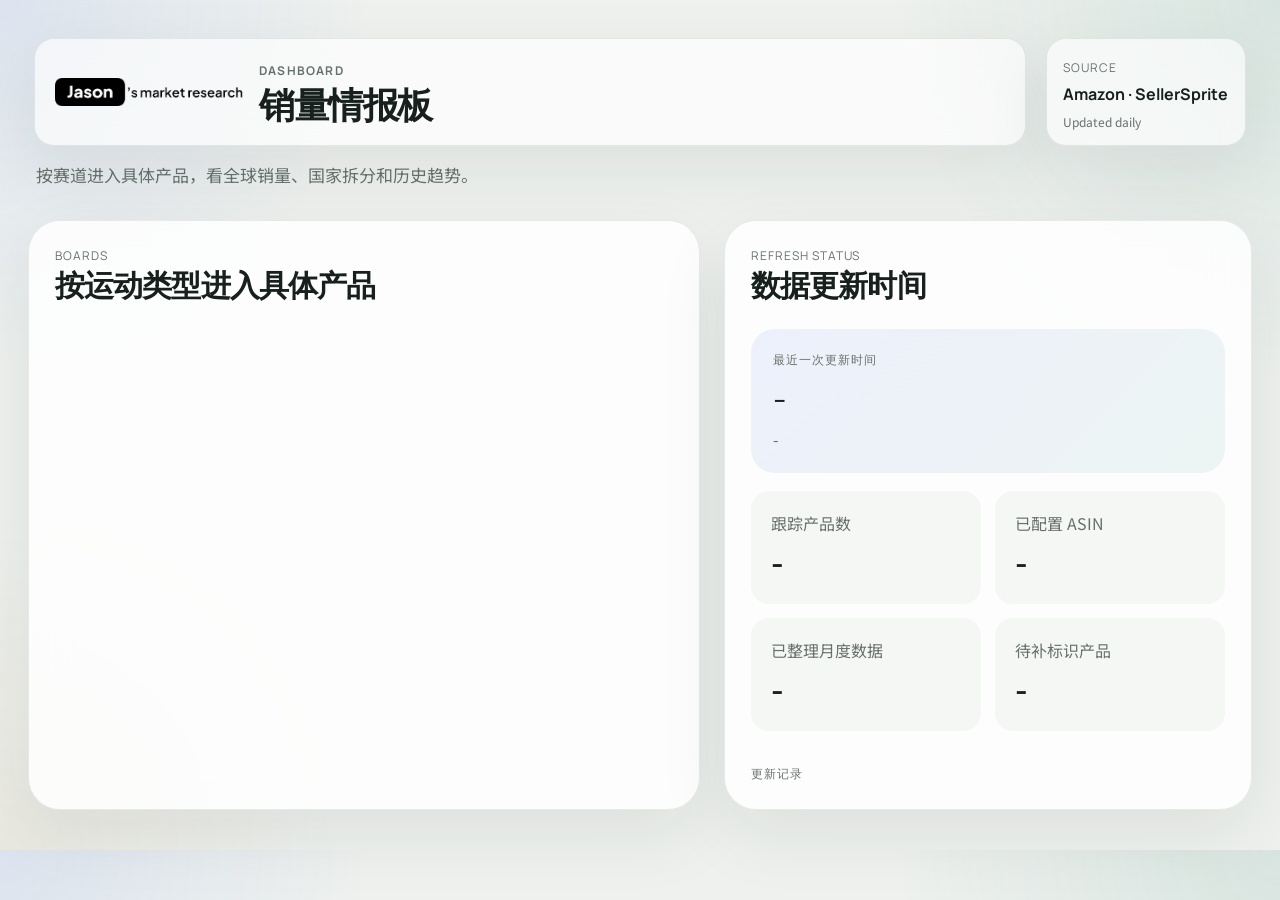
==== site/index.html @ e23ae553 "Redesign homepage header cards" ====
<!DOCTYPE html>
<html lang="zh-CN">
<head>
  <meta charset="UTF-8">
  <meta name="viewport" content="width=device-width, initial-scale=1.0">
  <title>Jason 销量情报板</title>
  <link rel="preconnect" href="https://fonts.googleapis.com">
  <link rel="preconnect" href="https://fonts.gstatic.com" crossorigin>
  <link href="https://fonts.googleapis.com/css2?family=Manrope:wght@500;700;800&family=Noto+Sans+SC:wght@400;500;700&display=swap" rel="stylesheet">
  <link rel="stylesheet" href="./styles.css?v=20260506q">
</head>
<body class="home-body">
  <div class="shell">
    <header class="topbar home-topbar">
      <div class="home-hero">
        <div class="home-hero-top">
          <div class="home-heading-card">
            <img class="brand-logo" src="./assets/brand/jason-logo.png" alt="Jason">
            <div class="home-heading-copy">
              <span class="home-heading-kicker">Dashboard</span>
              <h1>销量情报板</h1>
            </div>
          </div>
        </div>
        <div class="topbar-meta home-topbar-meta">
          <div class="meta-badge meta-badge-compact">
            <span>Source</span>
            <strong>Amazon · SellerSprite</strong>
            <em class="meta-footnote">Updated daily</em>
          </div>
        </div>
        <div class="home-title-block">
          <p class="home-hero-description">
            按赛道进入具体产品，看全球销量、国家拆分和历史趋势。
          </p>
        </div>
      </div>
    </header>

    <main class="home-layout">
      <section class="entry-panel">
        <div class="panel-heading">
          <p class="kicker">Boards</p>
          <h2>按运动类型进入具体产品</h2>
        </div>
        <div class="entry-grid" id="entry-grid"></div>
      </section>

      <aside class="status-panel">
        <div class="panel-heading">
          <p class="kicker">Refresh Status</p>
          <h2>数据更新时间</h2>
        </div>

        <div class="status-highlight">
          <div class="status-label">最近一次更新时间</div>
          <div class="status-time" id="last-updated">-</div>
          <div class="status-subline" id="last-updated-note">-</div>
        </div>

        <div class="status-stack">
          <div class="status-card">
            <span>跟踪产品数</span>
            <strong id="tracked-report-count">-</strong>
          </div>
          <div class="status-card">
            <span>已配置 ASIN</span>
            <strong id="configured-asin-count">-</strong>
          </div>
          <div class="status-card">
            <span>已整理月度数据</span>
            <strong id="tracked-series-count">-</strong>
          </div>
          <div class="status-card">
            <span>待补标识产品</span>
            <strong id="pending-report-count">-</strong>
          </div>
        </div>

        <div class="status-log">
          <div class="status-log-title">更新记录</div>
          <div id="refresh-log"></div>
        </div>
      </aside>
    </main>
  </div>

  <script src="./data-loader.js?v=20260506q"></script>
  <script src="./home.js?v=20260506q"></script>
</body>
</html>
---- site/styles.css ----
:root {
  --bg: #eef1ee;
  --panel: rgba(255, 255, 255, 0.84);
  --panel-soft: #f5f7f4;
  --ink: #17201c;
  --muted: #67716c;
  --line: rgba(47, 59, 52, 0.1);
  --blue: #3d6df2;
  --teal: #197a66;
  --amber: #9f7421;
  --shadow: 0 24px 70px rgba(31, 41, 35, 0.08);
  --radius-xl: 32px;
  --radius-lg: 24px;
  --radius-md: 18px;
}

* {
  box-sizing: border-box;
}

body {
  margin: 0;
  font-family: "Noto Sans SC", sans-serif;
  color: var(--ink);
  background:
    radial-gradient(circle at top left, rgba(61, 109, 242, 0.1), transparent 24%),
    radial-gradient(circle at top right, rgba(25, 122, 102, 0.1), transparent 25%),
    radial-gradient(circle at bottom left, rgba(159, 116, 33, 0.07), transparent 22%),
    var(--bg);
}

a {
  color: inherit;
  text-decoration: none;
}

.shell {
  max-width: 1540px;
  margin: 0 auto;
  padding: 24px 28px 40px;
}

main,
section,
article,
aside,
div {
  min-width: 0;
}

.topbar {
  display: flex;
  justify-content: space-between;
  align-items: center;
  flex-wrap: wrap;
  gap: 20px;
  padding: 10px 4px 28px;
}

.brand-lockup {
  display: flex;
  align-items: center;
  gap: 16px;
  flex-wrap: wrap;
}

.report-topbar {
  align-items: flex-start;
  gap: 24px;
  padding: 6px 4px 22px;
}

.report-heading {
  display: grid;
  gap: 12px;
  min-width: 0;
  flex: 1 1 640px;
}

.report-utility-row {
  display: flex;
  align-items: center;
  gap: 16px;
  flex-wrap: wrap;
}

.report-brand-row {
  display: inline-flex;
  align-items: center;
  gap: 10px;
}

.report-brand-note {
  color: var(--ink);
  font-family: "Manrope", sans-serif;
  font-size: 14px;
  font-weight: 700;
  line-height: 1.2;
}

.report-title-block {
  display: grid;
  gap: 6px;
  max-width: 860px;
}

.report-title-block .topbar-label {
  letter-spacing: 0.1em;
}

.report-title-block h1 {
  line-height: 0.94;
}

.report-topbar-meta {
  align-self: flex-start;
}

.home-topbar {
  align-items: stretch;
}

.home-brand-lockup {
  align-items: flex-end;
  gap: 20px;
}

.home-hero {
  display: grid;
  grid-template-columns: minmax(0, 1fr) auto;
  gap: 14px 20px;
  width: 100%;
  align-items: start;
  padding: 4px 2px 4px;
}

.home-hero-top {
  min-width: 0;
}

.home-heading-card {
  display: flex;
  align-items: center;
  gap: 16px;
  min-height: 108px;
  padding: 18px 20px;
  border-radius: 20px;
  background: rgba(255, 255, 255, 0.64);
  border: 1px solid var(--line);
  box-shadow: var(--shadow);
  backdrop-filter: blur(18px);
}

.home-heading-copy {
  display: grid;
  gap: 8px;
  min-width: 0;
}

.home-heading-kicker {
  color: var(--muted);
  font-size: 12px;
  letter-spacing: 0.1em;
  text-transform: uppercase;
  font-family: "Manrope", sans-serif;
  font-weight: 700;
}

.home-heading-card h1 {
  font-size: clamp(28px, 3vw, 36px);
  line-height: 1;
  letter-spacing: -0.04em;
}

.home-title-block {
  grid-column: 1 / 2;
  max-width: 760px;
  padding: 2px 2px 0;
}

.home-hero-description {
  margin: 0;
  max-width: 680px;
  color: var(--muted);
  font-size: 17px;
  line-height: 1.55;
}

.home-topbar-meta {
  align-self: start;
}

.brand-mark {
  width: 44px;
  height: 44px;
  display: grid;
  place-items: center;
  border-radius: 14px;
  background: linear-gradient(135deg, var(--blue), #7ca0ff);
  color: #fff;
  font-family: "Manrope", sans-serif;
  font-weight: 800;
}

.brand-logo {
  width: auto;
  height: 38px;
  max-width: min(188px, 34vw);
  display: block;
  object-fit: contain;
  flex-shrink: 0;
  border-radius: 10px;
}

.topbar-label,
.kicker,
.meta-badge span,
.status-label,
.status-log-title,
.entry-meta,
.product-asin {
  margin: 0;
  color: var(--muted);
  font-size: 12px;
  letter-spacing: 0.08em;
  text-transform: uppercase;
  font-family: "Manrope", sans-serif;
}

h1,
h2,
h3,
strong {
  margin: 0;
  font-family: "Manrope", sans-serif;
}

h1 {
  font-size: clamp(34px, 4vw, 50px);
  line-height: 0.98;
  letter-spacing: -0.04em;
}

h2 {
  font-size: 30px;
  letter-spacing: -0.03em;
}

h3 {
  font-size: 22px;
  letter-spacing: -0.02em;
}

.meta-badge {
  min-width: min(220px, 100%);
  max-width: 100%;
  padding: 16px 18px;
  border-radius: 24px;
  background: rgba(255, 255, 255, 0.64);
  border: 1px solid var(--line);
  box-shadow: var(--shadow);
  backdrop-filter: blur(18px);
}

.meta-badge-compact {
  min-width: 200px;
  min-height: 108px;
  padding: 14px 16px;
  border-radius: 20px;
}

.meta-badge strong {
  display: block;
  margin-top: 6px;
  font-size: 16px;
}

.meta-footnote {
  display: block;
  margin-top: 8px;
  color: var(--muted);
  font-style: normal;
  font-size: 12px;
  line-height: 1.5;
}

.home-layout {
  display: grid;
  grid-template-columns: minmax(0, 1.12fr) minmax(330px, 0.88fr);
  gap: 24px;
}

.entry-panel,
.status-panel,
.selector-panel,
.visual-card,
.detail-card {
  background: var(--panel);
  border: 1px solid var(--line);
  border-radius: var(--radius-xl);
  box-shadow: var(--shadow);
  backdrop-filter: blur(18px);
}

.entry-panel,
.status-panel,
.selector-panel,
.detail-card {
  padding: 26px;
}

.panel-heading {
  margin-bottom: 22px;
}

.panel-heading.compact {
  margin-bottom: 16px;
}

.entry-grid {
  display: grid;
  gap: 18px;
  align-content: start;
}

.category-card + .category-card {
  margin-top: 20px;
}

.category-card {
  padding: 22px;
  border-radius: 30px;
  background: linear-gradient(180deg, rgba(255, 255, 255, 0.96), rgba(246, 248, 245, 0.92));
  border: 1px solid rgba(47, 59, 52, 0.06);
  box-shadow: 0 18px 34px rgba(30, 40, 34, 0.06);
}

.category-card-head {
  display: block;
  margin-bottom: 16px;
}

.category-card-label {
  margin: 0 0 8px;
  color: var(--muted);
  font-size: 12px;
  letter-spacing: 0.12em;
  text-transform: uppercase;
  font-family: "Manrope", sans-serif;
  font-weight: 700;
}

.category-card-copy h3 {
  font-size: 28px;
  letter-spacing: -0.03em;
}

.category-card-copy p:last-child {
  margin: 8px 0 0;
  color: var(--muted);
  line-height: 1.55;
}

.category-product-grid {
  display: grid;
  grid-template-columns: repeat(2, minmax(0, 1fr));
  gap: 14px;
}

.category-product-card {
  display: grid;
  grid-template-columns: 64px minmax(0, 1fr);
  gap: 14px;
  align-items: center;
  padding: 14px 16px;
  border-radius: 22px;
  background: rgba(247, 249, 246, 0.92);
  border: 1px solid rgba(47, 59, 52, 0.06);
  transition: transform 0.18s ease, border-color 0.18s ease, box-shadow 0.18s ease;
}

.category-product-card:hover {
  transform: translateY(-2px);
  border-color: rgba(47, 59, 52, 0.12);
  box-shadow: 0 14px 24px rgba(30, 40, 34, 0.08);
}

.category-product-thumb {
  width: 64px;
  height: 64px;
  border-radius: 18px;
  object-fit: cover;
  background: #fff;
  border: 1px solid rgba(47, 59, 52, 0.08);
}

.category-product-collage {
  width: 64px;
  height: 64px;
  display: grid;
  grid-template-columns: 1fr 1fr;
  gap: 4px;
  padding: 4px;
  border-radius: 18px;
  background: rgba(255, 255, 255, 0.92);
  border: 1px solid rgba(47, 59, 52, 0.08);
  overflow: hidden;
}

.category-collection-thumb {
  width: 100%;
  height: 100%;
  object-fit: cover;
  border-radius: 8px;
  background: #fff;
}

.category-product-copy {
  min-width: 0;
}

.category-product-title {
  font-family: "Manrope", sans-serif;
  font-size: 20px;
  font-weight: 700;
  line-height: 1.2;
  word-break: break-word;
}

.entry-button {
  display: flex;
  align-items: center;
  justify-content: space-between;
  gap: 18px;
  padding: 20px 22px;
  border-radius: 26px;
  background: linear-gradient(180deg, rgba(255, 255, 255, 0.92), rgba(246, 248, 245, 0.9));
  border: 1px solid rgba(47, 59, 52, 0.05);
  transition: transform 0.18s ease, border-color 0.18s ease, box-shadow 0.18s ease, background 0.18s ease;
  overflow: hidden;
}

.entry-button:hover {
  transform: translateY(-2px);
  border-color: rgba(47, 59, 52, 0.08);
  box-shadow: 0 18px 36px rgba(35, 46, 41, 0.07);
  background: linear-gradient(180deg, rgba(255, 255, 255, 0.98), rgba(248, 250, 248, 0.98));
}

.entry-button.special-entry {
  border-color: rgba(47, 59, 52, 0.05);
  background:
    radial-gradient(circle at top left, rgba(61, 109, 242, 0.05), transparent 30%),
    linear-gradient(180deg, rgba(255, 255, 255, 0.94), rgba(246, 248, 245, 0.92));
}

.entry-left {
  display: flex;
  align-items: center;
  gap: 18px;
  min-width: 0;
}

.entry-thumb {
  width: 74px;
  height: 74px;
  border-radius: 20px;
  object-fit: cover;
  border: 1px solid rgba(47, 59, 52, 0.08);
  background: #fff;
  flex-shrink: 0;
}

.entry-eyebrow {
  margin-bottom: 6px;
  color: var(--muted);
  font-size: 11px;
  letter-spacing: 0.08em;
  text-transform: uppercase;
  font-family: "Manrope", sans-serif;
}

.entry-title {
  font-size: 22px;
  line-height: 1.2;
  word-break: break-word;
}

.entry-meta {
  line-height: 1.55;
}

.entry-arrow {
  font-size: 28px;
  color: var(--muted);
  line-height: 1;
  flex-shrink: 0;
  opacity: 0.78;
}

.home-layout .entry-button,
.home-layout .entry-button.special-entry {
  border-color: rgba(47, 59, 52, 0.05);
  background: linear-gradient(180deg, rgba(255, 255, 255, 0.95), rgba(246, 248, 245, 0.92));
}

.home-layout .entry-button:hover,
.home-layout .entry-button.special-entry:hover {
  border-color: rgba(47, 59, 52, 0.09);
  box-shadow: 0 16px 30px rgba(35, 46, 41, 0.08);
}

.topbar-meta {
  max-width: 100%;
}

.status-highlight {
  padding: 22px;
  border-radius: var(--radius-lg);
  background: linear-gradient(135deg, rgba(93, 132, 241, 0.1), rgba(47, 143, 131, 0.08));
  margin-bottom: 18px;
}

.status-time {
  margin-top: 8px;
  font-size: 32px;
  font-family: "Manrope", sans-serif;
  letter-spacing: -0.03em;
}

.status-subline {
  margin-top: 6px;
  color: var(--muted);
}

.status-stack {
  display: grid;
  grid-template-columns: 1fr 1fr;
  gap: 14px;
  margin-bottom: 18px;
}

.status-card {
  padding: 20px;
  border-radius: var(--radius-md);
  background: var(--panel-soft);
}

.status-card span {
  display: block;
  color: var(--muted);
  margin-bottom: 8px;
}

.status-card strong {
  font-size: 30px;
}

.status-log {
  padding: 16px 0 0;
}

.log-item {
  padding: 16px 18px;
  background: var(--panel-soft);
  border-radius: var(--radius-md);
}

.log-item + .log-item {
  margin-top: 12px;
}

.log-time {
  font-size: 18px;
  font-family: "Manrope", sans-serif;
  margin-bottom: 8px;
}

.log-tag {
  display: inline-flex;
  align-items: center;
  padding: 6px 12px;
  border-radius: 999px;
  background: rgba(179, 131, 34, 0.12);
  color: var(--amber);
  font-family: "Manrope", sans-serif;
  font-weight: 700;
}

.report-layout {
  display: grid;
  gap: 20px;
}

.back-link {
  display: inline-flex;
  align-items: center;
  gap: 8px;
  color: var(--muted);
  font-family: "Manrope", sans-serif;
  font-weight: 700;
  line-height: 1.2;
}

.back-link::before {
  content: "←";
}

.product-chooser {
  display: grid;
  grid-template-columns: repeat(auto-fit, minmax(220px, 1fr));
  gap: 12px;
}

.product-chip {
  appearance: none;
  display: flex;
  align-items: center;
  gap: 12px;
  min-width: 0;
  width: 100%;
  padding: 16px 18px;
  border-radius: 22px;
  background: linear-gradient(180deg, rgba(255, 255, 255, 0.92), rgba(245, 247, 244, 0.96));
  border: 1px solid var(--line);
  cursor: pointer;
  transition: transform 0.18s ease, border-color 0.18s ease, box-shadow 0.18s ease, background 0.18s ease;
  overflow: hidden;
}

.product-chip:hover {
  transform: translateY(-2px);
  box-shadow: 0 18px 32px rgba(32, 47, 40, 0.08);
}

.product-thumb {
  width: 52px;
  height: 52px;
  border-radius: 16px;
  object-fit: cover;
  background: #fff;
  border: 1px solid var(--line);
  flex-shrink: 0;
}

.product-chip-copy {
  min-width: 0;
}

.product-chip.active {
  background: linear-gradient(135deg, rgba(61, 109, 242, 0.12), rgba(25, 122, 102, 0.1));
  border-color: rgba(61, 109, 242, 0.38);
  box-shadow: 0 18px 38px rgba(38, 62, 132, 0.12);
}

.line-card {
  cursor: pointer;
  transition: transform 0.18s ease, border-color 0.18s ease, box-shadow 0.18s ease;
}

.line-card:hover {
  transform: translateY(-2px);
}

.line-card.active {
  border-color: rgba(93, 132, 241, 0.45);
  box-shadow: 0 28px 54px rgba(41, 56, 86, 0.11);
}

.line-card-grid {
  display: grid;
  grid-template-columns: repeat(2, minmax(0, 1fr));
  gap: 12px;
  margin-top: 16px;
}

.line-card-stat {
  padding: 14px 16px;
  border-radius: var(--radius-md);
  background: var(--panel-soft);
}

.line-card-stat span {
  display: block;
  color: var(--muted);
  margin-bottom: 8px;
  font-size: 12px;
  letter-spacing: 0.08em;
  text-transform: uppercase;
  font-family: "Manrope", sans-serif;
}

.line-card-stat strong {
  font-size: 24px;
}

.line-card-markets {
  margin-top: 16px;
  color: var(--muted);
  line-height: 1.6;
}

.product-name {
  font-family: "Manrope", sans-serif;
  font-weight: 700;
  word-break: break-word;
}

.summary-strip {
  display: grid;
  grid-template-columns: repeat(auto-fit, minmax(220px, 1fr));
  gap: 16px;
}

.product-hero-card {
  display: grid;
  grid-template-columns: 1.1fr 0.9fr;
  gap: 24px;
  padding: 24px 26px;
  background:
    radial-gradient(circle at top left, rgba(61, 109, 242, 0.12), transparent 26%),
    radial-gradient(circle at bottom right, rgba(25, 122, 102, 0.12), transparent 24%),
    linear-gradient(135deg, rgba(255, 255, 255, 0.88), rgba(247, 250, 247, 0.88));
  border: 1px solid var(--line);
  border-radius: var(--radius-xl);
  box-shadow: var(--shadow);
  backdrop-filter: blur(18px);
}

.product-hero-copy {
  display: flex;
  flex-direction: column;
  justify-content: center;
  min-width: 0;
}

.product-hero-note {
  margin: 12px 0 0;
  color: var(--muted);
  line-height: 1.7;
}

.product-hero-meta {
  margin-top: 14px;
  font-family: "Manrope", sans-serif;
  color: var(--ink);
}

.product-hero-media,
.product-image-panel {
  display: grid;
  gap: 14px;
  justify-items: center;
}

.product-showcase-image {
  width: min(100%, 320px);
  max-height: 320px;
  object-fit: contain;
  border-radius: 24px;
  background: #fff;
  border: 1px solid var(--line);
  padding: 18px;
}

.product-image-caption {
  text-align: center;
  color: var(--muted);
  line-height: 1.6;
}

.daily-sales-section {
  display: grid;
  grid-template-columns: 1.2fr 0.8fr;
  gap: 20px;
}

.summary-card {
  padding: 22px;
  border-radius: 26px;
  background: linear-gradient(180deg, rgba(255, 255, 255, 0.92), rgba(247, 249, 246, 0.92));
  border: 1px solid var(--line);
  box-shadow: var(--shadow);
}

.summary-value {
  margin-top: 8px;
  font-size: 34px;
  font-family: "Manrope", sans-serif;
  letter-spacing: -0.04em;
}

.summary-note {
  margin-top: 6px;
  color: var(--muted);
  line-height: 1.5;
}

.visual-grid {
  display: grid;
  grid-template-columns: 1fr 1fr;
  gap: 20px;
}

.comparison-panel.is-focused {
  display: none;
}

.daily-strip {
  display: grid;
  grid-template-columns: repeat(auto-fit, minmax(170px, 1fr));
  gap: 12px;
  margin-bottom: 18px;
}

.today-global-strip {
  display: grid;
  grid-template-columns: repeat(auto-fit, minmax(180px, 1fr));
  gap: 12px;
  margin-bottom: 16px;
}

.today-country-grid {
  display: grid;
  grid-template-columns: repeat(auto-fit, minmax(170px, 1fr));
  gap: 12px;
}

.today-country-card {
  padding: 16px 18px;
  border-radius: 18px;
  border: 1px solid rgba(47, 59, 52, 0.08);
  background: linear-gradient(180deg, rgba(255, 255, 255, 0.9), rgba(244, 247, 244, 0.92));
}

.today-country-card.active {
  background: linear-gradient(135deg, rgba(61, 109, 242, 0.1), rgba(25, 122, 102, 0.08));
}

.today-country-card.inactive {
  opacity: 0.72;
}

.today-country-head {
  display: flex;
  align-items: center;
  justify-content: space-between;
  gap: 12px;
  margin-bottom: 10px;
}

.today-country-head span {
  color: var(--muted);
  font-family: "Manrope", sans-serif;
  font-size: 11px;
  letter-spacing: 0.08em;
  text-transform: uppercase;
}

.today-country-main {
  font-family: "Manrope", sans-serif;
  font-size: 30px;
  letter-spacing: -0.04em;
}

.today-country-sub,
.today-country-note {
  margin-top: 6px;
  color: var(--muted);
  line-height: 1.5;
}

.daily-metric {
  padding: 16px 18px;
  border-radius: var(--radius-md);
  background: linear-gradient(180deg, rgba(247, 249, 246, 0.96), rgba(241, 244, 240, 0.96));
  border: 1px solid rgba(47, 59, 52, 0.06);
}

.daily-metric span {
  display: block;
  margin-bottom: 8px;
  color: var(--muted);
  font-size: 12px;
  letter-spacing: 0.08em;
  text-transform: uppercase;
  font-family: "Manrope", sans-serif;
}

.daily-metric strong {
  font-size: 24px;
}

.daily-metric.estimate-gap {
  background: linear-gradient(180deg, rgba(93, 132, 241, 0.1), rgba(61, 109, 242, 0.06));
  border-color: rgba(61, 109, 242, 0.16);
}

.visual-card {
  padding: 22px;
}

.month-chip-row {
  display: flex;
  flex-wrap: wrap;
  gap: 10px;
  margin: 18px 0 20px;
}

.month-chip {
  appearance: none;
  display: inline-flex;
  flex-direction: column;
  gap: 4px;
  min-width: 92px;
  padding: 14px 16px;
  border-radius: 18px;
  background: linear-gradient(180deg, rgba(255, 255, 255, 0.9), rgba(245, 247, 244, 0.96));
  border: 1px solid var(--line);
  cursor: pointer;
  text-align: left;
  transition: border-color 0.18s ease, transform 0.18s ease, background 0.18s ease;
}

.month-chip:hover {
  transform: translateY(-2px);
}

.month-chip span {
  color: var(--muted);
  font-size: 12px;
  letter-spacing: 0.08em;
  text-transform: uppercase;
  font-family: "Manrope", sans-serif;
}

.month-chip strong {
  font-size: 20px;
}

.month-chip.active {
  background: linear-gradient(135deg, rgba(61, 109, 242, 0.12), rgba(25, 122, 102, 0.1));
  border-color: rgba(61, 109, 242, 0.42);
}

.visual-head {
  display: flex;
  justify-content: space-between;
  align-items: end;
  gap: 16px;
  flex-wrap: wrap;
  margin-bottom: 16px;
}

.detail-columns {
  display: grid;
  grid-template-columns: 1.35fr 0.85fr;
  gap: 20px;
  align-items: start;
}

.detail-card.wide {
  min-width: 0;
}

.detail-sidebar {
  display: grid;
  gap: 20px;
}

.map-shell {
  display: grid;
  gap: 20px;
}

.atlas-map {
  display: grid;
  gap: 14px;
}

.atlas-surface {
  position: relative;
  min-height: 380px;
  padding: 18px 22px 10px;
  border-radius: var(--radius-xl);
  background:
    radial-gradient(circle at top left, rgba(61, 109, 242, 0.16), transparent 28%),
    radial-gradient(circle at bottom right, rgba(25, 122, 102, 0.14), transparent 24%),
    linear-gradient(180deg, #f4fbff, #e8f0f6);
  border: 1px solid var(--line);
  overflow: hidden;
}

.atlas-map-frame,
.atlas-map-frame svg {
  width: 100%;
  height: auto;
}

.atlas-world-map {
  display: block;
  width: 100%;
  height: auto;
  opacity: 0.98;
}

.atlas-map-frame svg {
  overflow: visible;
}

.atlas-map-frame path {
  transition: fill 0.25s ease, stroke 0.25s ease, opacity 0.25s ease;
}

.atlas-map-frame .mainland,
.atlas-map-frame path {
  fill: #dbe3de;
  stroke: #95a59b;
  stroke-width: 0.55;
  vector-effect: non-scaling-stroke;
}

.atlas-map-frame .is-tracked-market {
  fill: #d4deda;
  stroke: #8fa296;
}

.atlas-map-frame .is-active-market {
  filter: drop-shadow(0 10px 18px rgba(21, 45, 70, 0.12));
}

.atlas-overlay {
  position: absolute;
  inset: 18px 22px 10px;
  pointer-events: none;
}

.map-country-tag {
  position: absolute;
  transform: translate(-50%, -50%);
  display: grid;
  justify-items: center;
  gap: 3px;
  min-width: 58px;
  padding: 9px 10px;
  border-radius: 16px;
  background: rgba(255, 255, 255, 0.96);
  border: 1px solid rgba(23, 32, 28, 0.08);
  box-shadow: 0 18px 32px rgba(21, 30, 37, 0.12);
  backdrop-filter: blur(12px);
}

.map-country-tag::before {
  content: "";
  position: absolute;
  left: 50%;
  top: calc(100% - 2px);
  width: 1px;
  height: 16px;
  background: rgba(23, 32, 28, 0.14);
}

.map-country-tag span {
  color: var(--muted);
  font-size: 11px;
  font-family: "Manrope", sans-serif;
  letter-spacing: 0.08em;
  text-transform: uppercase;
}

.map-country-tag strong {
  font-size: 18px;
}

.map-caption,
.month-footnote {
  color: var(--muted);
  line-height: 1.6;
}

.map-legend {
  display: flex;
  align-items: center;
  justify-content: space-between;
  gap: 18px;
  margin-bottom: 14px;
}

.map-legend-label {
  color: var(--muted);
  font-family: "Manrope", sans-serif;
  font-size: 12px;
  letter-spacing: 0.08em;
  text-transform: uppercase;
}

.map-legend-scale {
  display: flex;
  align-items: center;
  gap: 10px;
  color: var(--muted);
  font-family: "Manrope", sans-serif;
  font-size: 12px;
}

.map-legend-scale.no-data {
  margin-left: auto;
}

.map-legend-bar {
  width: 140px;
  height: 10px;
  border-radius: 999px;
  background: linear-gradient(90deg, #dbe8ef, #355f96);
}

.country-topline {
  display: grid;
  grid-template-columns: repeat(3, minmax(0, 1fr));
  gap: 12px;
  margin-bottom: 16px;
}

.country-pill {
  padding: 14px 16px;
  border-radius: 18px;
  background: rgba(255, 255, 255, 0.78);
  border: 1px solid rgba(47, 59, 52, 0.08);
}

.country-pill span {
  display: block;
  color: var(--muted);
  margin-bottom: 6px;
  font-family: "Manrope", sans-serif;
  font-size: 12px;
  letter-spacing: 0.08em;
  text-transform: uppercase;
}

.country-pill strong {
  font-size: 24px;
}

.table-wrap {
  overflow-x: auto;
  max-width: 100%;
}

table {
  width: 100%;
  border-collapse: collapse;
  font-size: 14px;
}

th,
td {
  padding: 12px 14px;
  border-bottom: 1px solid var(--line);
  text-align: right;
  white-space: nowrap;
}

th:first-child,
td:first-child {
  text-align: left;
}

th {
  color: var(--muted);
  font-family: "Manrope", sans-serif;
  font-size: 12px;
  letter-spacing: 0.08em;
  text-transform: uppercase;
}

.stat-line,
.tracking-item,
.insight-item {
  padding: 14px 0;
  border-bottom: 1px solid var(--line);
}

.stat-line:last-child,
.tracking-item:last-child,
.insight-item:last-child {
  border-bottom: 0;
}

.stat-line {
  display: flex;
  justify-content: space-between;
  gap: 16px;
}

.stat-line span:first-child {
  color: var(--muted);
}

.stat-line strong {
  font-size: 18px;
}

.insight-item strong,
.tracking-item strong {
  display: block;
  margin-bottom: 8px;
}

.insight-item p,
.tracking-item p {
  margin: 0;
  color: var(--muted);
  line-height: 1.65;
}

.tracking-tag {
  display: inline-flex;
  align-items: center;
  margin-top: 10px;
  padding: 5px 10px;
  border-radius: 999px;
  background: rgba(47, 143, 131, 0.12);
  color: var(--teal);
  font-family: "Manrope", sans-serif;
  font-size: 12px;
  font-weight: 700;
}

.tracking-tag.configured {
  background: rgba(93, 132, 241, 0.12);
  color: var(--blue);
}

.tracking-tag.live {
  background: rgba(47, 143, 131, 0.12);
  color: var(--teal);
}

.tracking-tag.estimated {
  background: rgba(61, 109, 242, 0.12);
  color: var(--blue);
}

.tracking-tag.pending_identifier,
.tracking-tag.pending {
  background: rgba(179, 131, 34, 0.16);
  color: var(--amber);
}

.tracking-subnote {
  margin-top: 8px !important;
  color: var(--blue) !important;
}

.country-card-grid {
  display: grid;
  grid-template-columns: repeat(2, minmax(0, 1fr));
  gap: 14px;
}

.country-card {
  padding: 18px;
  border-radius: var(--radius-md);
  background: var(--panel-soft);
  border: 1px solid var(--line);
}

.country-card.active {
  background: linear-gradient(135deg, rgba(93, 132, 241, 0.08), rgba(47, 143, 131, 0.08));
}

.country-card.inactive {
  opacity: 0.72;
}

.country-card-head {
  display: flex;
  align-items: center;
  justify-content: space-between;
  gap: 12px;
  margin-bottom: 10px;
}

.country-card-head span {
  color: var(--muted);
  font-family: "Manrope", sans-serif;
  font-size: 12px;
  letter-spacing: 0.08em;
  text-transform: uppercase;
}

.country-card-main {
  font-family: "Manrope", sans-serif;
  font-size: 34px;
  letter-spacing: -0.04em;
}

.country-card-note,
.country-card-sub {
  margin-top: 6px;
  color: var(--muted);
  line-height: 1.5;
}

.empty-state {
  padding: 18px;
  border-radius: var(--radius-md);
  background: var(--panel-soft);
  color: var(--muted);
  line-height: 1.6;
}

canvas {
  width: 100%;
  max-height: 360px;
}

@media (max-width: 1200px) {
  .home-layout,
  .product-hero-card,
  .daily-sales-section,
  .visual-grid,
  .detail-columns {
    grid-template-columns: 1fr;
  }

  .home-hero {
    grid-template-columns: 1fr;
    align-items: start;
  }

  .home-title-block {
    grid-column: auto;
  }

  .summary-strip,
  .daily-strip,
  .today-global-strip,
  .today-country-grid,
  .country-topline,
  .country-card-grid,
  .line-card-grid {
    grid-template-columns: repeat(2, minmax(0, 1fr));
  }

  .category-product-grid {
    grid-template-columns: 1fr;
  }

  .meta-badge {
    border-radius: 20px;
  }
}

@media (max-width: 760px) {
  .shell {
    padding: 18px 16px 28px;
  }

  .topbar,
  .brand-lockup,
  .report-utility-row {
    align-items: flex-start;
    flex-direction: column;
  }

  .home-heading-card {
    width: 100%;
    min-height: 0;
  }

  .home-hero-description {
    font-size: 16px;
  }

  .brand-logo {
    height: 34px;
    max-width: min(164px, 52vw);
  }

  .report-brand-note {
    font-size: 13px;
  }

  .status-stack,
  .summary-strip,
  .daily-strip,
  .today-global-strip,
  .today-country-grid,
  .country-topline,
  .country-card-grid,
  .line-card-grid {
    grid-template-columns: 1fr;
  }

  .month-chip {
    min-width: 0;
    flex: 1 1 calc(50% - 10px);
  }

  .entry-button {
    padding: 18px 20px;
    border-radius: 22px;
  }

  .category-card {
    padding: 18px;
    border-radius: 24px;
  }

  .category-card-head {
    flex-direction: column;
    align-items: flex-start;
  }

  .category-product-card {
    grid-template-columns: 56px minmax(0, 1fr);
  }

  .category-product-thumb {
    width: 56px;
    height: 56px;
    border-radius: 16px;
  }

  .category-product-collage {
    width: 56px;
    height: 56px;
    border-radius: 16px;
  }

  .entry-title {
    font-size: 18px;
  }

  .entry-thumb {
    width: 58px;
    height: 58px;
    border-radius: 16px;
  }

  .meta-badge {
    width: 100%;
    min-width: 0;
  }
}
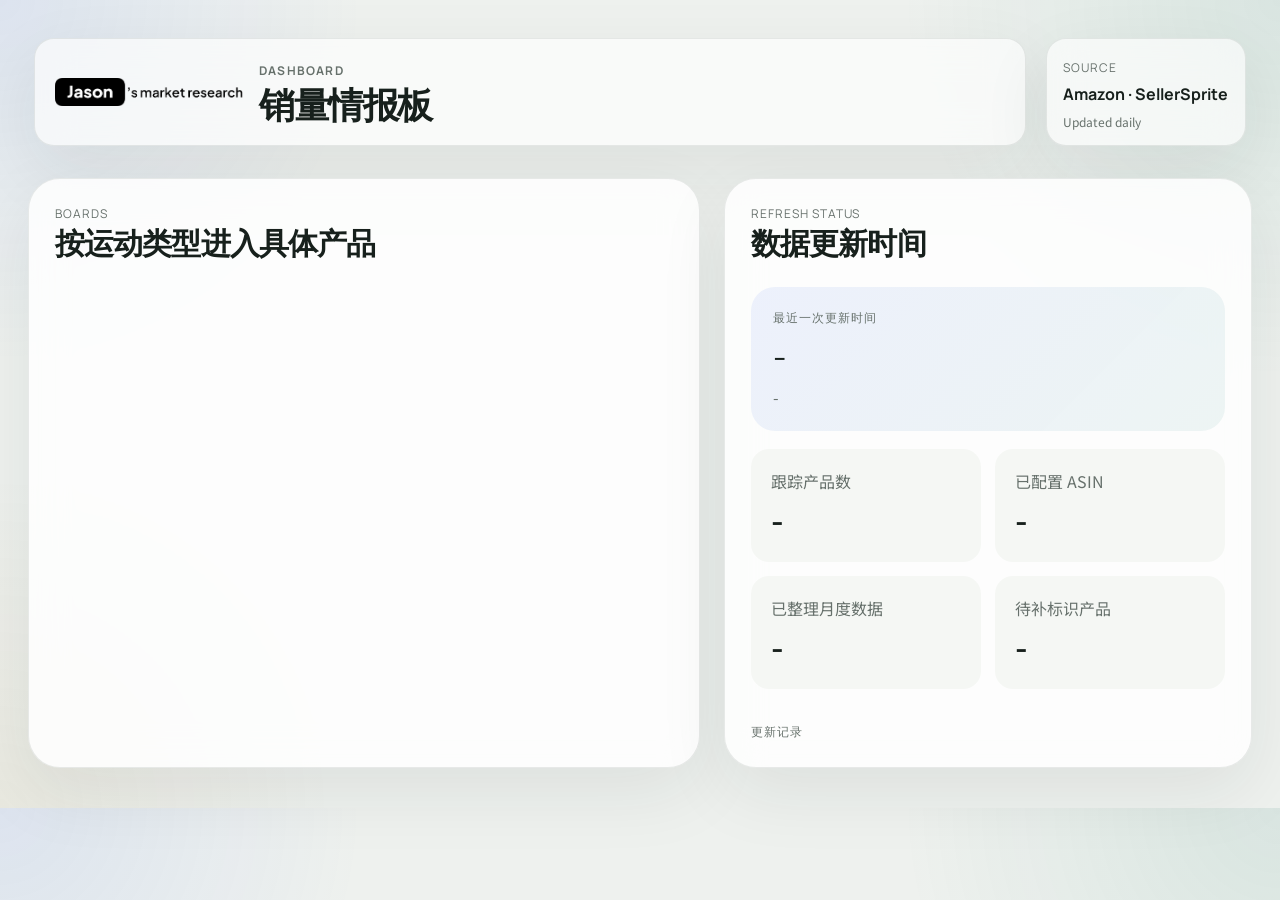
==== commit 48d8672d: "Remove homepage subtitle" ====
--- a/site/index.html
+++ b/site/index.html
@@ -7,7 +7,7 @@
   <link rel="preconnect" href="https://fonts.googleapis.com">
   <link rel="preconnect" href="https://fonts.gstatic.com" crossorigin>
   <link href="https://fonts.googleapis.com/css2?family=Manrope:wght@500;700;800&family=Noto+Sans+SC:wght@400;500;700&display=swap" rel="stylesheet">
-  <link rel="stylesheet" href="./styles.css?v=20260506q">
+  <link rel="stylesheet" href="./styles.css?v=20260506r">
 </head>
 <body class="home-body">
   <div class="shell">
@@ -28,11 +28,6 @@
             <strong>Amazon · SellerSprite</strong>
             <em class="meta-footnote">Updated daily</em>
           </div>
-        </div>
-        <div class="home-title-block">
-          <p class="home-hero-description">
-            按赛道进入具体产品，看全球销量、国家拆分和历史趋势。
-          </p>
         </div>
       </div>
     </header>
@@ -85,7 +80,7 @@
     </main>
   </div>
 
-  <script src="./data-loader.js?v=20260506q"></script>
-  <script src="./home.js?v=20260506q"></script>
+  <script src="./data-loader.js?v=20260506r"></script>
+  <script src="./home.js?v=20260506r"></script>
 </body>
 </html>
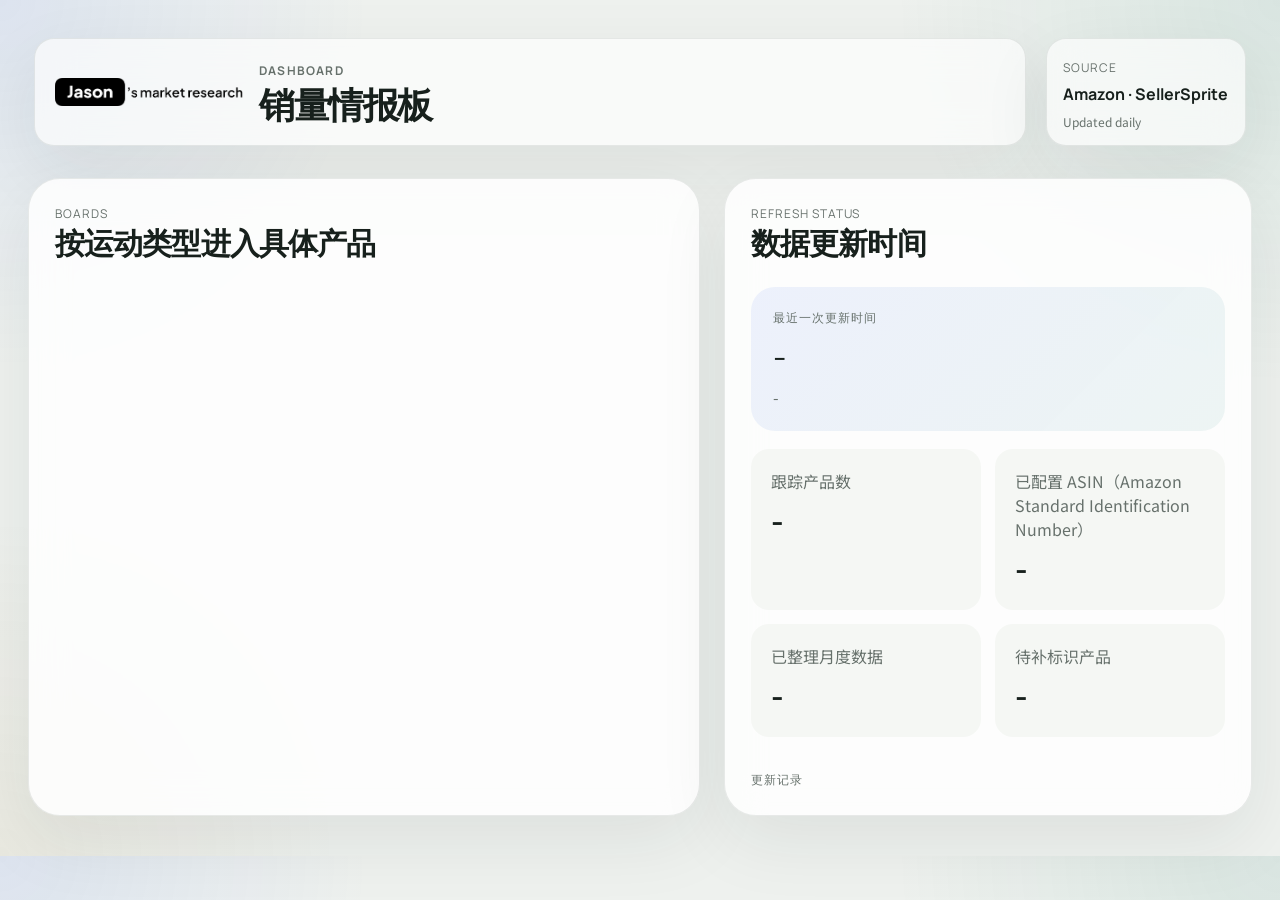
==== commit e1df18a8: "Explain data abbreviations across dashboards" ====
--- a/site/index.html
+++ b/site/index.html
@@ -59,7 +59,7 @@
             <strong id="tracked-report-count">-</strong>
           </div>
           <div class="status-card">
-            <span>已配置 ASIN</span>
+            <span>已配置 ASIN（Amazon Standard Identification Number）</span>
             <strong id="configured-asin-count">-</strong>
           </div>
           <div class="status-card">
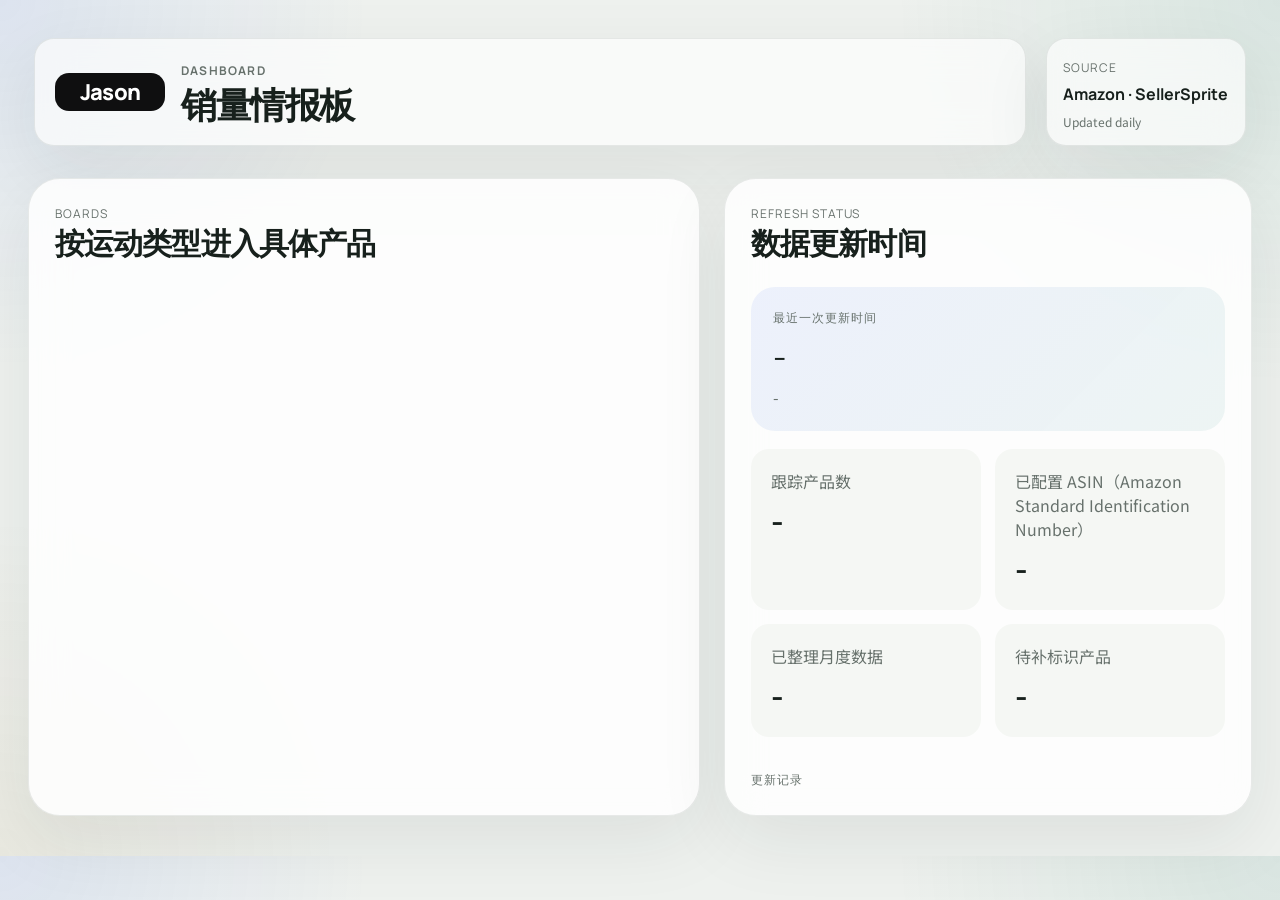
==== commit 7a576492: "Replace logo image with text wordmark" ====
--- a/site/index.html
+++ b/site/index.html
@@ -15,7 +15,7 @@
       <div class="home-hero">
         <div class="home-hero-top">
           <div class="home-heading-card">
-            <img class="brand-logo" src="./assets/brand/jason-logo.png" alt="Jason">
+            <span class="brand-wordmark" aria-label="Jason">Jason</span>
             <div class="home-heading-copy">
               <span class="home-heading-kicker">Dashboard</span>
               <h1>销量情报板</h1>
--- a/site/styles.css
+++ b/site/styles.css
@@ -202,14 +202,22 @@
   font-weight: 800;
 }
 
-.brand-logo {
-  width: auto;
+.brand-wordmark {
+  display: inline-flex;
+  align-items: center;
+  justify-content: center;
+  min-width: 110px;
   height: 38px;
-  max-width: min(188px, 34vw);
-  display: block;
-  object-fit: contain;
+  padding: 0 16px;
+  border-radius: 14px;
+  background: #0f0f10;
+  color: #fff;
+  font-family: "Manrope", sans-serif;
+  font-size: 22px;
+  font-weight: 800;
+  letter-spacing: -0.04em;
+  line-height: 1;
   flex-shrink: 0;
-  border-radius: 10px;
 }
 
 .topbar-label,
@@ -1374,9 +1382,11 @@
     font-size: 16px;
   }
 
-  .brand-logo {
+  .brand-wordmark {
+    min-width: 96px;
     height: 34px;
-    max-width: min(164px, 52vw);
+    padding: 0 14px;
+    font-size: 20px;
   }
 
   .report-brand-note {
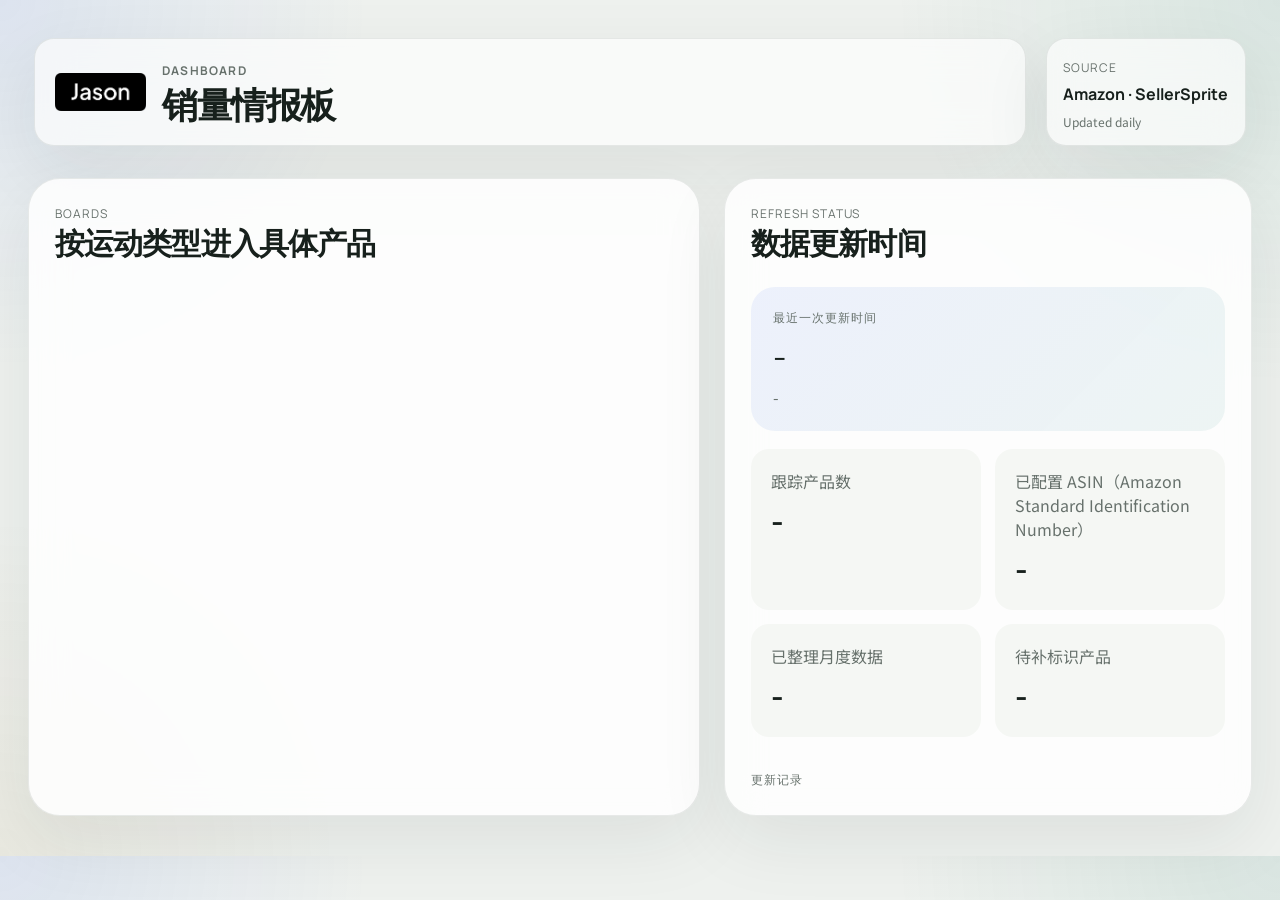
==== commit 78e78918: "Swap wordmark text back to uploaded logo" ====
--- a/site/index.html
+++ b/site/index.html
@@ -15,7 +15,7 @@
       <div class="home-hero">
         <div class="home-hero-top">
           <div class="home-heading-card">
-            <span class="brand-wordmark" aria-label="Jason">Jason</span>
+            <img class="brand-logo" src="./assets/brand/jason-logo.png?v=20260506v" alt="Jason">
             <div class="home-heading-copy">
               <span class="home-heading-kicker">Dashboard</span>
               <h1>销量情报板</h1>
--- a/site/styles.css
+++ b/site/styles.css
@@ -202,21 +202,12 @@
   font-weight: 800;
 }
 
-.brand-wordmark {
-  display: inline-flex;
-  align-items: center;
-  justify-content: center;
-  min-width: 110px;
+.brand-logo {
+  width: auto;
   height: 38px;
-  padding: 0 16px;
-  border-radius: 14px;
-  background: #0f0f10;
-  color: #fff;
-  font-family: "Manrope", sans-serif;
-  font-size: 22px;
-  font-weight: 800;
-  letter-spacing: -0.04em;
-  line-height: 1;
+  max-width: min(188px, 34vw);
+  display: block;
+  object-fit: contain;
   flex-shrink: 0;
 }
 
@@ -1382,11 +1373,9 @@
     font-size: 16px;
   }
 
-  .brand-wordmark {
-    min-width: 96px;
+  .brand-logo {
     height: 34px;
-    padding: 0 14px;
-    font-size: 20px;
+    max-width: min(164px, 52vw);
   }
 
   .report-brand-note {
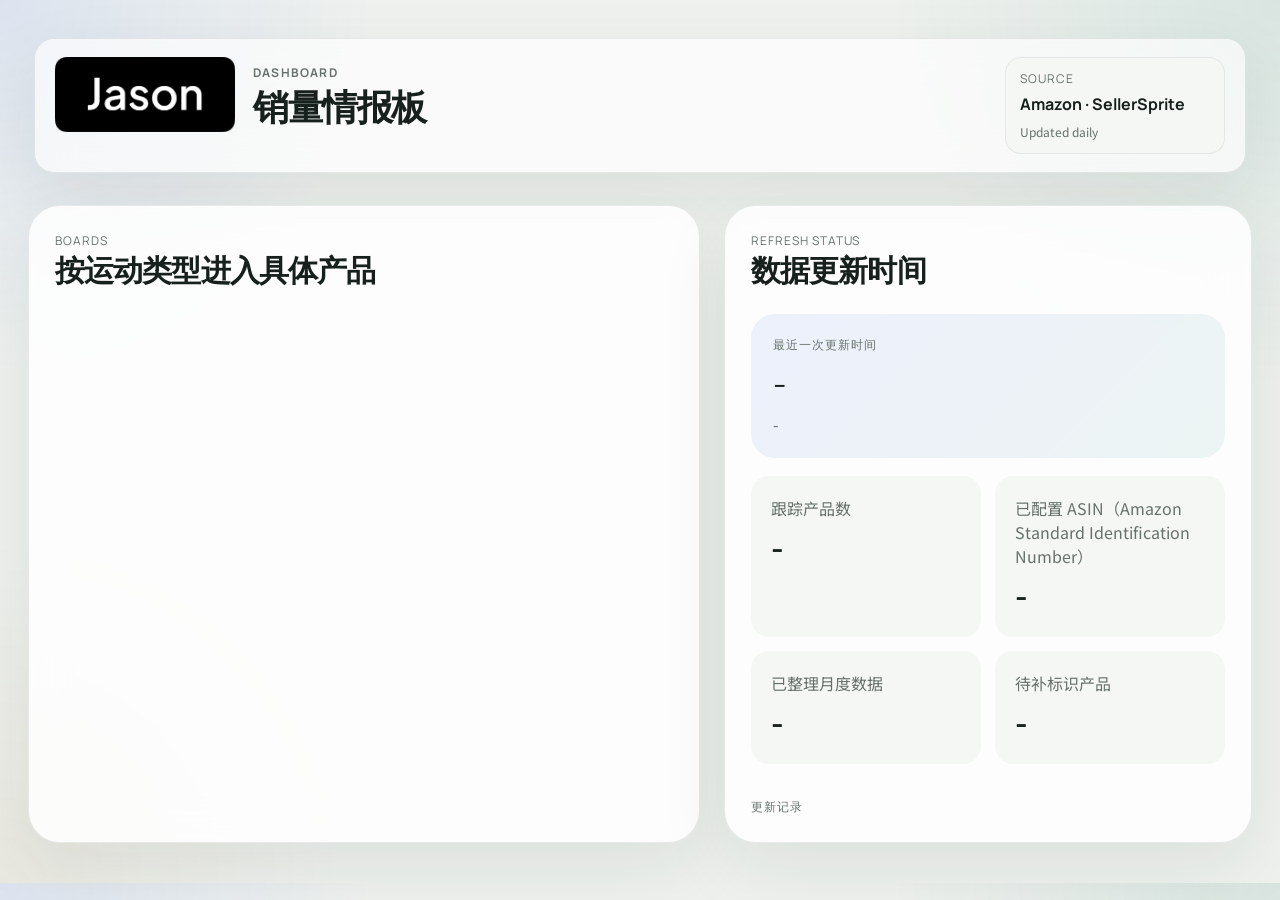
==== commit 95f6f2f2: "Merge dashboard and source into one header card" ====
--- a/site/index.html
+++ b/site/index.html
@@ -13,17 +13,15 @@
   <div class="shell">
     <header class="topbar home-topbar">
       <div class="home-hero">
-        <div class="home-hero-top">
-          <div class="home-heading-card">
+        <div class="home-heading-card">
+          <div class="home-heading-main">
             <img class="brand-logo" src="./assets/brand/jason-logo.png?v=20260506v" alt="Jason">
             <div class="home-heading-copy">
               <span class="home-heading-kicker">Dashboard</span>
               <h1>销量情报板</h1>
             </div>
           </div>
-        </div>
-        <div class="topbar-meta home-topbar-meta">
-          <div class="meta-badge meta-badge-compact">
+          <div class="home-heading-source">
             <span>Source</span>
             <strong>Amazon · SellerSprite</strong>
             <em class="meta-footnote">Updated daily</em>
--- a/site/styles.css
+++ b/site/styles.css
@@ -126,22 +126,16 @@
 }
 
 .home-hero {
+  display: block;
+  width: 100%;
+  padding: 4px 2px 4px;
+}
+
+.home-heading-card {
   display: grid;
   grid-template-columns: minmax(0, 1fr) auto;
-  gap: 14px 20px;
-  width: 100%;
   align-items: start;
-  padding: 4px 2px 4px;
-}
-
-.home-hero-top {
-  min-width: 0;
-}
-
-.home-heading-card {
-  display: flex;
-  align-items: center;
-  gap: 16px;
+  gap: 22px;
   min-height: 108px;
   padding: 18px 20px;
   border-radius: 20px;
@@ -149,12 +143,27 @@
   border: 1px solid var(--line);
   box-shadow: var(--shadow);
   backdrop-filter: blur(18px);
+  width: 100%;
+}
+
+.home-heading-main {
+  display: grid;
+  grid-template-columns: minmax(130px, 180px) minmax(260px, 1fr);
+  align-items: center;
+  gap: 18px;
+  min-width: 0;
 }
 
 .home-heading-copy {
   display: grid;
   gap: 8px;
   min-width: 0;
+}
+
+.home-heading-card .brand-logo {
+  width: min(100%, 180px);
+  height: auto;
+  max-width: 180px;
 }
 
 .home-heading-kicker {
@@ -172,22 +181,31 @@
   letter-spacing: -0.04em;
 }
 
-.home-title-block {
-  grid-column: 1 / 2;
-  max-width: 760px;
-  padding: 2px 2px 0;
-}
-
-.home-hero-description {
+.home-heading-source {
+  min-width: 220px;
+  min-height: 100%;
+  padding: 12px 14px;
+  border-radius: 16px;
+  background: rgba(245, 247, 244, 0.92);
+  border: 1px solid rgba(47, 59, 52, 0.08);
+  display: flex;
+  flex-direction: column;
+  justify-content: center;
+}
+
+.home-heading-source span {
   margin: 0;
-  max-width: 680px;
-  color: var(--muted);
-  font-size: 17px;
-  line-height: 1.55;
-}
-
-.home-topbar-meta {
-  align-self: start;
+  color: var(--muted);
+  font-size: 12px;
+  letter-spacing: 0.08em;
+  text-transform: uppercase;
+  font-family: "Manrope", sans-serif;
+}
+
+.home-heading-source strong {
+  display: block;
+  margin-top: 6px;
+  font-size: 16px;
 }
 
 .brand-mark {
@@ -204,8 +222,8 @@
 
 .brand-logo {
   width: auto;
-  height: 38px;
-  max-width: min(188px, 34vw);
+  height: 52px;
+  max-width: min(240px, 42vw);
   display: block;
   object-fit: contain;
   flex-shrink: 0;
@@ -262,10 +280,14 @@
 }
 
 .meta-badge-compact {
+  width: 100%;
   min-width: 200px;
   min-height: 108px;
   padding: 14px 16px;
   border-radius: 20px;
+  display: flex;
+  flex-direction: column;
+  justify-content: center;
 }
 
 .meta-badge strong {
@@ -1329,10 +1351,6 @@
     align-items: start;
   }
 
-  .home-title-block {
-    grid-column: auto;
-  }
-
   .summary-strip,
   .daily-strip,
   .today-global-strip,
@@ -1367,15 +1385,20 @@
   .home-heading-card {
     width: 100%;
     min-height: 0;
-  }
-
-  .home-hero-description {
-    font-size: 16px;
+    grid-template-columns: 1fr;
+  }
+
+  .home-heading-main {
+    grid-template-columns: 1fr;
+  }
+
+  .home-heading-source {
+    min-width: 0;
   }
 
   .brand-logo {
-    height: 34px;
-    max-width: min(164px, 52vw);
+    height: 42px;
+    max-width: min(210px, 58vw);
   }
 
   .report-brand-note {
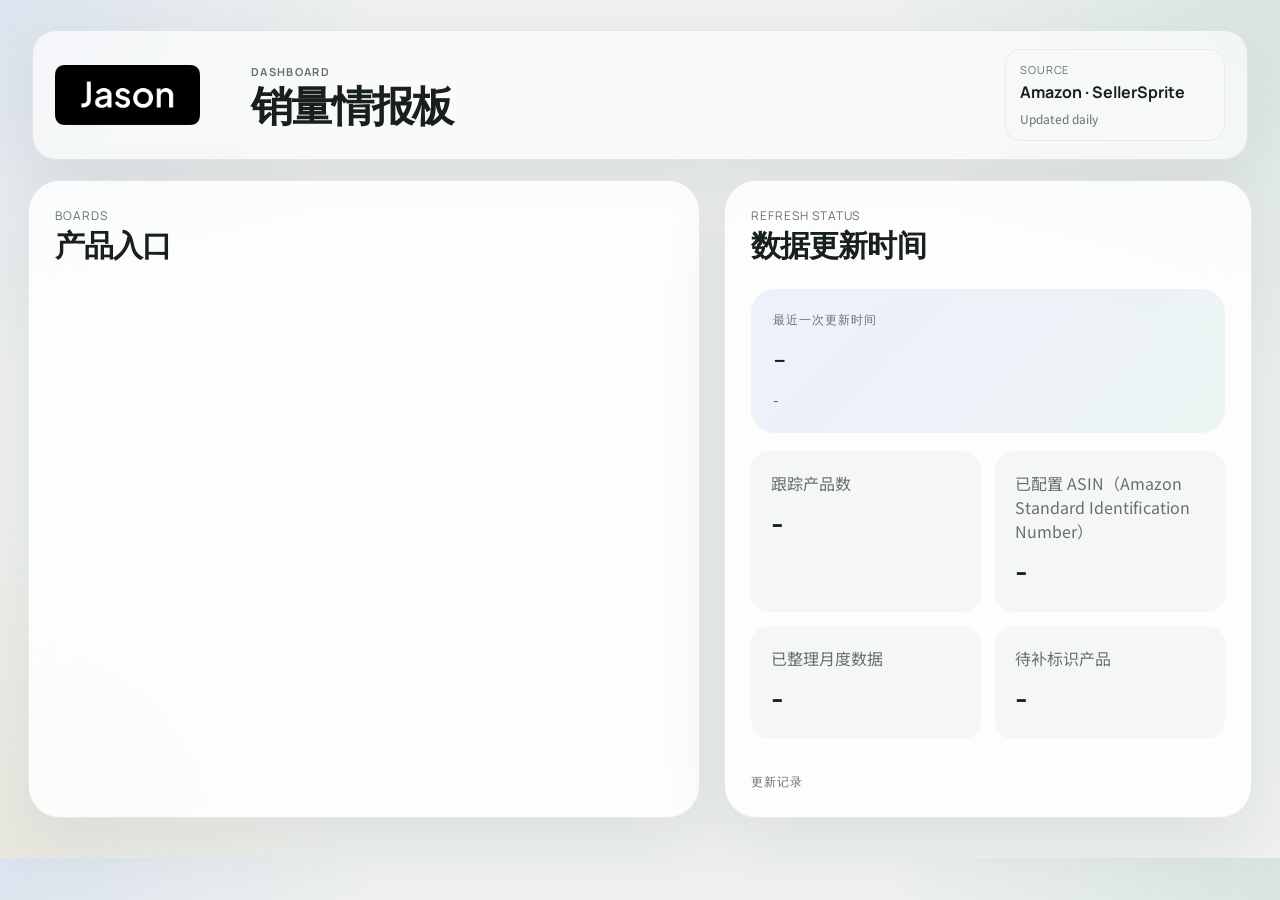
==== commit a6645172: "Refine homepage hero layout" ====
--- a/site/index.html
+++ b/site/index.html
@@ -7,19 +7,19 @@
   <link rel="preconnect" href="https://fonts.googleapis.com">
   <link rel="preconnect" href="https://fonts.gstatic.com" crossorigin>
   <link href="https://fonts.googleapis.com/css2?family=Manrope:wght@500;700;800&family=Noto+Sans+SC:wght@400;500;700&display=swap" rel="stylesheet">
-  <link rel="stylesheet" href="./styles.css?v=20260506r">
+  <link rel="stylesheet" href="./styles.css?v=20260506x">
 </head>
 <body class="home-body">
   <div class="shell">
     <header class="topbar home-topbar">
       <div class="home-hero">
         <div class="home-heading-card">
-          <div class="home-heading-main">
+          <div class="home-brand-panel">
             <img class="brand-logo" src="./assets/brand/jason-logo.png?v=20260506v" alt="Jason">
-            <div class="home-heading-copy">
-              <span class="home-heading-kicker">Dashboard</span>
-              <h1>销量情报板</h1>
-            </div>
+          </div>
+          <div class="home-heading-copy">
+            <span class="home-heading-kicker">Dashboard</span>
+            <h1>销量情报板</h1>
           </div>
           <div class="home-heading-source">
             <span>Source</span>
@@ -34,7 +34,7 @@
       <section class="entry-panel">
         <div class="panel-heading">
           <p class="kicker">Boards</p>
-          <h2>按运动类型进入具体产品</h2>
+          <h2>产品入口</h2>
         </div>
         <div class="entry-grid" id="entry-grid"></div>
       </section>
@@ -78,7 +78,7 @@
     </main>
   </div>
 
-  <script src="./data-loader.js?v=20260506r"></script>
-  <script src="./home.js?v=20260506r"></script>
+  <script src="./data-loader.js?v=20260506x"></script>
+  <script src="./home.js?v=20260506x"></script>
 </body>
 </html>
--- a/site/styles.css
+++ b/site/styles.css
@@ -118,6 +118,7 @@
 
 .home-topbar {
   align-items: stretch;
+  padding: 4px 2px 20px;
 }
 
 .home-brand-lockup {
@@ -128,17 +129,17 @@
 .home-hero {
   display: block;
   width: 100%;
-  padding: 4px 2px 4px;
+  padding: 2px 2px 0;
 }
 
 .home-heading-card {
   display: grid;
-  grid-template-columns: minmax(0, 1fr) auto;
-  align-items: start;
-  gap: 22px;
-  min-height: 108px;
-  padding: 18px 20px;
-  border-radius: 20px;
+  grid-template-columns: minmax(140px, 170px) minmax(0, 1fr) auto;
+  align-items: center;
+  gap: 26px;
+  min-height: 96px;
+  padding: 18px 22px;
+  border-radius: 24px;
   background: rgba(255, 255, 255, 0.64);
   border: 1px solid var(--line);
   box-shadow: var(--shadow);
@@ -146,57 +147,56 @@
   width: 100%;
 }
 
-.home-heading-main {
-  display: grid;
-  grid-template-columns: minmax(130px, 180px) minmax(260px, 1fr);
-  align-items: center;
-  gap: 18px;
+.home-brand-panel {
+  display: flex;
+  align-items: center;
+  justify-content: flex-start;
+  min-height: 72px;
+}
+
+.home-heading-copy {
+  display: grid;
+  gap: 6px;
   min-width: 0;
 }
 
-.home-heading-copy {
-  display: grid;
-  gap: 8px;
-  min-width: 0;
-}
-
-.home-heading-card .brand-logo {
-  width: min(100%, 180px);
+.home-brand-panel .brand-logo {
+  width: min(100%, 145px);
   height: auto;
-  max-width: 180px;
+  max-width: 145px;
 }
 
 .home-heading-kicker {
   color: var(--muted);
-  font-size: 12px;
-  letter-spacing: 0.1em;
+  font-size: 11px;
+  letter-spacing: 0.12em;
   text-transform: uppercase;
   font-family: "Manrope", sans-serif;
   font-weight: 700;
 }
 
 .home-heading-card h1 {
-  font-size: clamp(28px, 3vw, 36px);
-  line-height: 1;
+  font-size: clamp(28px, 3.6vw, 42px);
+  line-height: 0.98;
   letter-spacing: -0.04em;
 }
 
 .home-heading-source {
   min-width: 220px;
-  min-height: 100%;
   padding: 12px 14px;
   border-radius: 16px;
-  background: rgba(245, 247, 244, 0.92);
-  border: 1px solid rgba(47, 59, 52, 0.08);
+  background: rgba(247, 249, 246, 0.95);
+  border: 1px solid rgba(47, 59, 52, 0.07);
   display: flex;
   flex-direction: column;
   justify-content: center;
+  align-self: stretch;
 }
 
 .home-heading-source span {
   margin: 0;
   color: var(--muted);
-  font-size: 12px;
+  font-size: 11px;
   letter-spacing: 0.08em;
   text-transform: uppercase;
   font-family: "Manrope", sans-serif;
@@ -206,6 +206,7 @@
   display: block;
   margin-top: 6px;
   font-size: 16px;
+  line-height: 1.2;
 }
 
 .brand-mark {
@@ -340,25 +341,29 @@
 
 .entry-grid {
   display: grid;
-  gap: 18px;
+  gap: 14px;
   align-content: start;
 }
 
 .category-card + .category-card {
-  margin-top: 20px;
+  margin-top: 14px;
 }
 
 .category-card {
-  padding: 22px;
-  border-radius: 30px;
+  padding: 16px;
+  border-radius: 22px;
   background: linear-gradient(180deg, rgba(255, 255, 255, 0.96), rgba(246, 248, 245, 0.92));
   border: 1px solid rgba(47, 59, 52, 0.06);
   box-shadow: 0 18px 34px rgba(30, 40, 34, 0.06);
 }
 
+.category-card.is-single .category-product-grid {
+  grid-template-columns: 1fr;
+}
+
 .category-card-head {
   display: block;
-  margin-bottom: 16px;
+  margin-bottom: 10px;
 }
 
 .category-card-label {
@@ -372,14 +377,15 @@
 }
 
 .category-card-copy h3 {
-  font-size: 28px;
+  font-size: 22px;
   letter-spacing: -0.03em;
 }
 
 .category-card-copy p:last-child {
-  margin: 8px 0 0;
-  color: var(--muted);
-  line-height: 1.55;
+  margin: 4px 0 0;
+  color: var(--muted);
+  line-height: 1.5;
+  font-size: 14px;
 }
 
 .category-product-grid {
@@ -393,8 +399,8 @@
   grid-template-columns: 64px minmax(0, 1fr);
   gap: 14px;
   align-items: center;
-  padding: 14px 16px;
-  border-radius: 22px;
+  padding: 11px 13px;
+  border-radius: 18px;
   background: rgba(247, 249, 246, 0.92);
   border: 1px solid rgba(47, 59, 52, 0.06);
   transition: transform 0.18s ease, border-color 0.18s ease, box-shadow 0.18s ease;
@@ -442,7 +448,7 @@
 
 .category-product-title {
   font-family: "Manrope", sans-serif;
-  font-size: 20px;
+  font-size: 18px;
   font-weight: 700;
   line-height: 1.2;
   word-break: break-word;
@@ -1346,11 +1352,6 @@
     grid-template-columns: 1fr;
   }
 
-  .home-hero {
-    grid-template-columns: 1fr;
-    align-items: start;
-  }
-
   .summary-strip,
   .daily-strip,
   .today-global-strip,
@@ -1386,23 +1387,26 @@
     width: 100%;
     min-height: 0;
     grid-template-columns: 1fr;
-  }
-
-  .home-heading-main {
-    grid-template-columns: 1fr;
-  }
-
-  .home-heading-source {
-    min-width: 0;
-  }
-
-  .brand-logo {
-    height: 42px;
-    max-width: min(210px, 58vw);
+    padding: 16px;
+    gap: 14px;
+  }
+
+  .home-brand-panel {
+    min-height: 0;
+    justify-content: flex-start;
+  }
+
+  .home-brand-panel .brand-logo {
+    width: min(100%, 132px);
+    max-width: 132px;
   }
 
   .report-brand-note {
     font-size: 13px;
+  }
+
+  .home-heading-card h1 {
+    font-size: 30px;
   }
 
   .status-stack,
